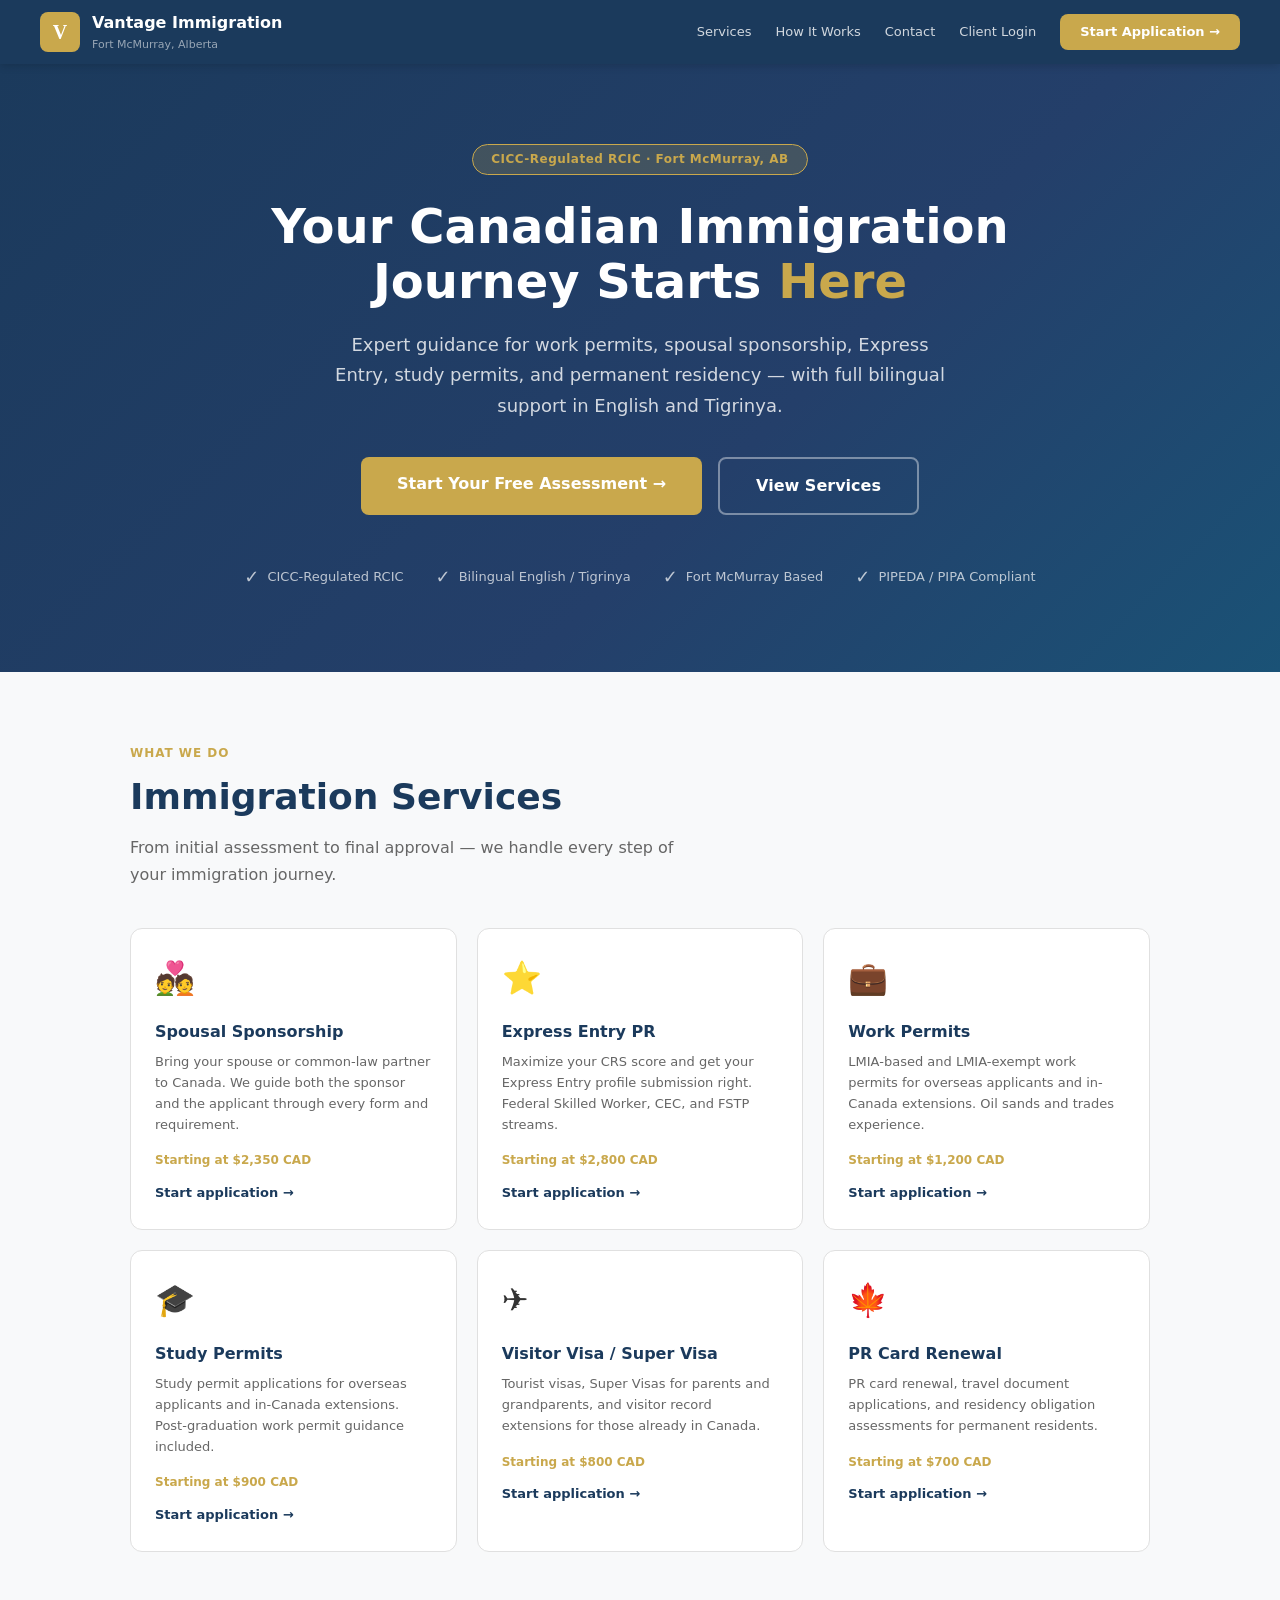
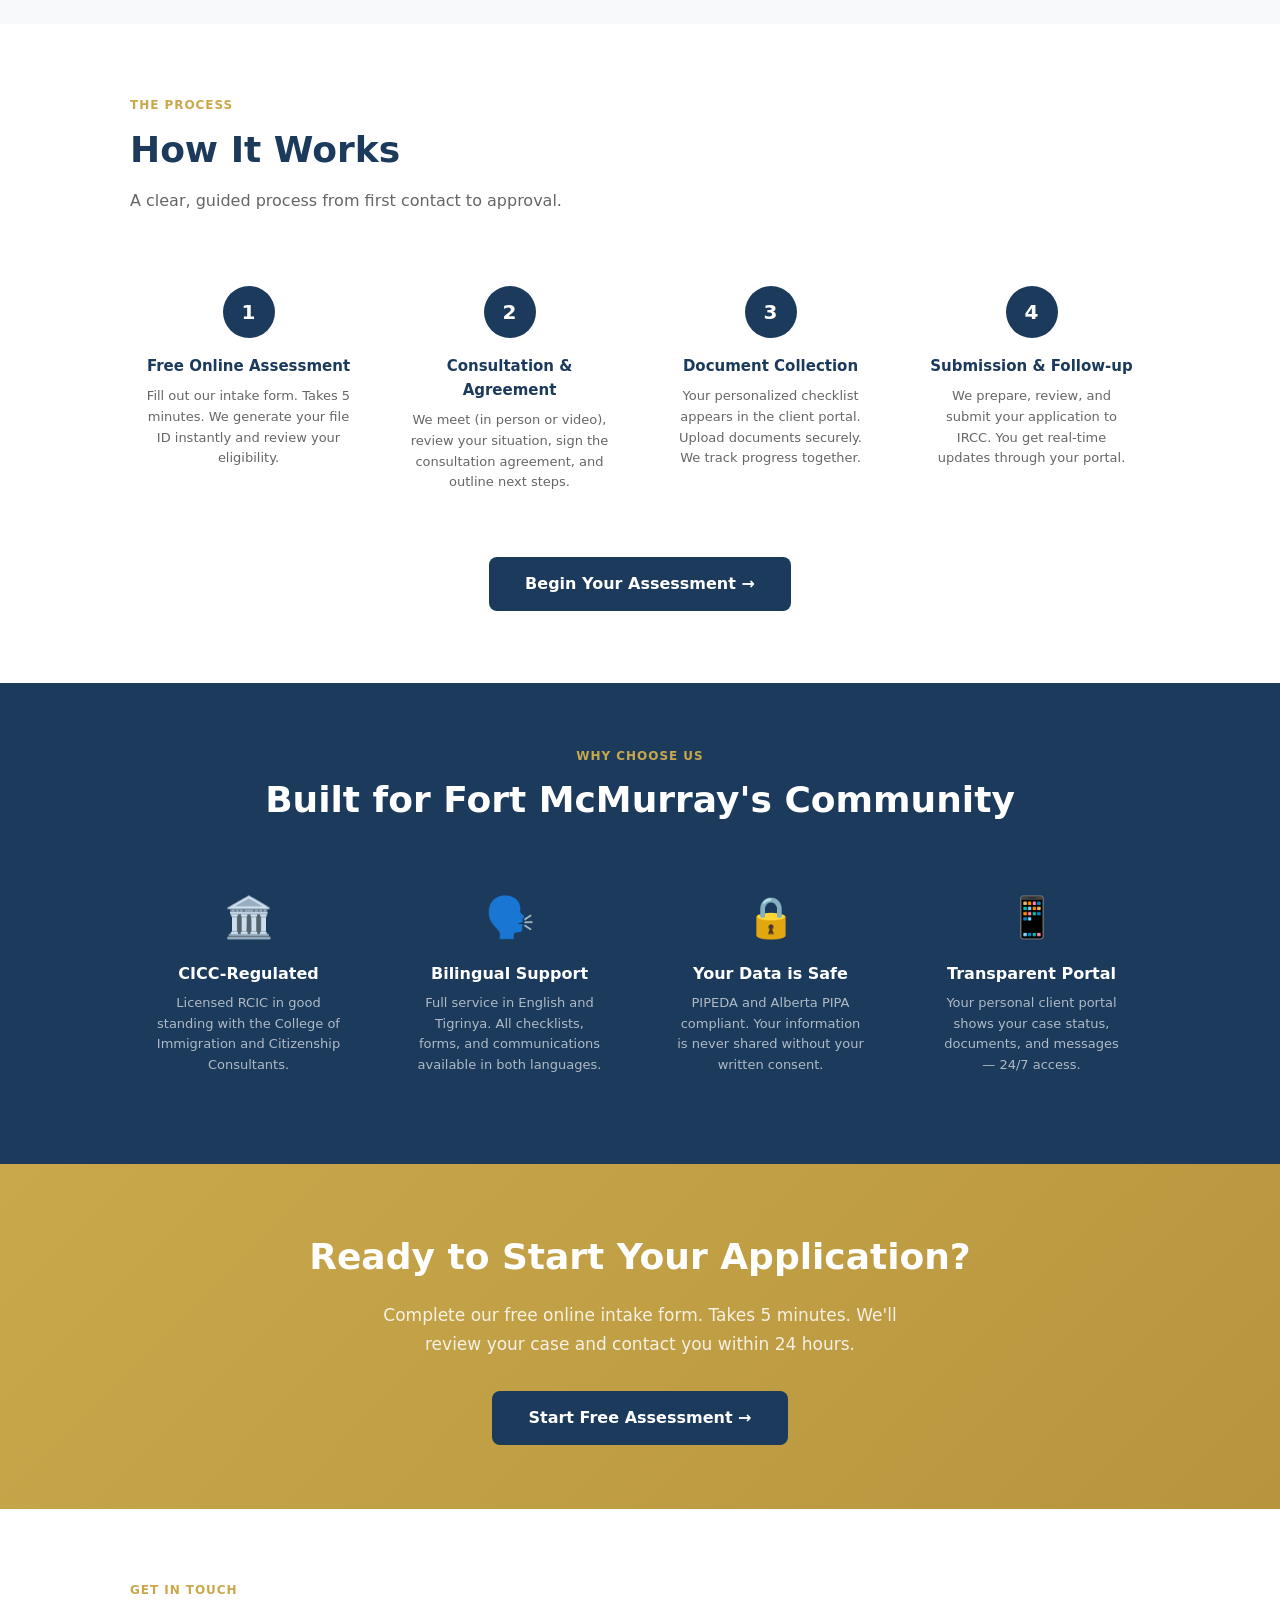
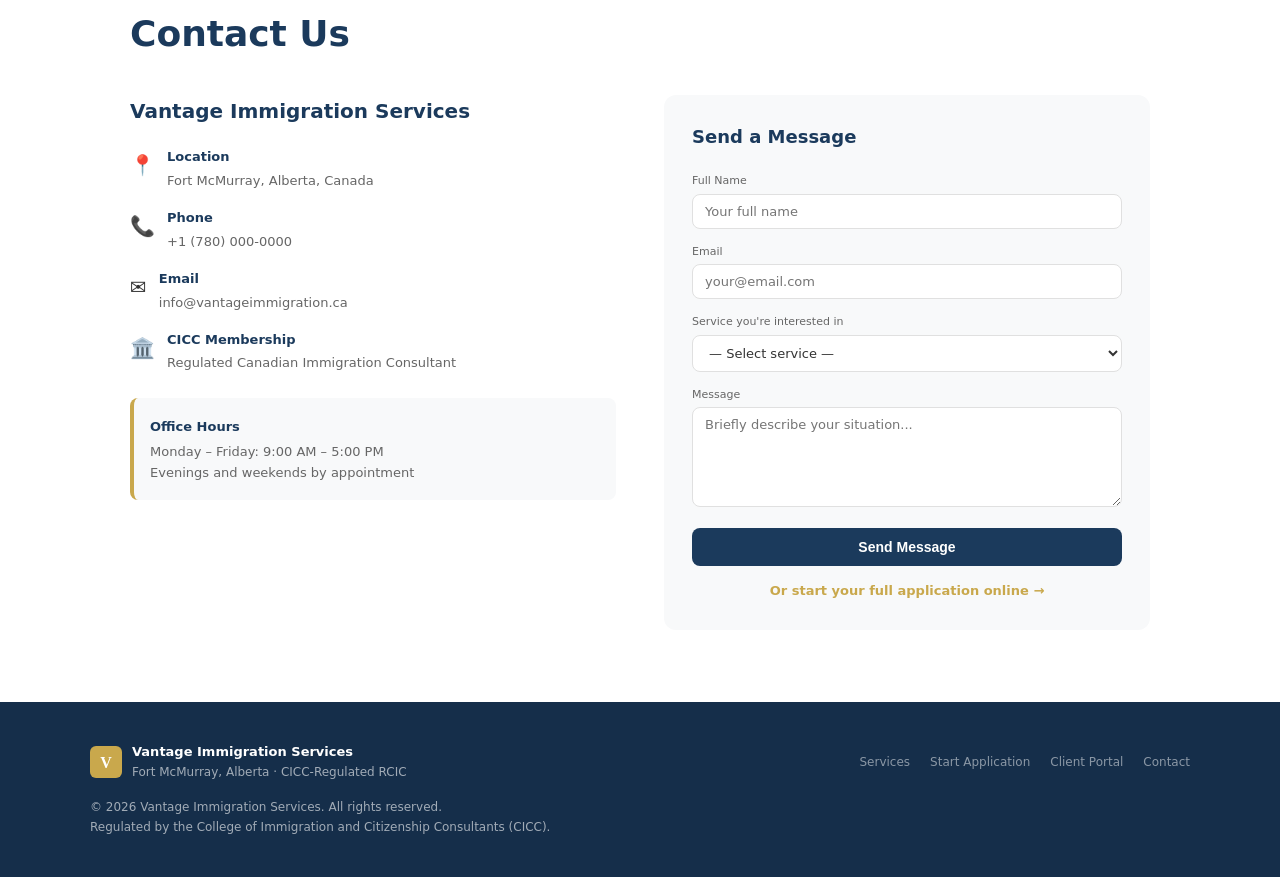
==== public/index.html @ b40b8f0e "Initial commit - Vantage Immigration Portal v2" ====
<!DOCTYPE html>
<html lang="en">
<head>
  <meta charset="UTF-8">
  <meta name="viewport" content="width=device-width, initial-scale=1">
  <title>Vantage Immigration Services — Fort McMurray, AB</title>
  <style>
    :root{--navy:#1B3A5C;--navy-d:#152e4a;--gold:#C9A84C;--gold-d:#b8953d;--white:#fff;--gray-50:#f8f9fa;--gray-100:#f2f2f2;--gray-600:#666;--gray-800:#333;--green:#1E8449;--green-bg:#EAF3DE;--red:#C0392B;--border:#e0e0e0;--radius:8px;--shadow:0 1px 4px rgba(0,0,0,.09);--font:'Segoe UI',system-ui,Arial,sans-serif}
    *{box-sizing:border-box;margin:0;padding:0}
    body{font-family:var(--font);color:var(--gray-800);background:var(--white);font-size:15px;line-height:1.6}
    a{color:inherit;text-decoration:none}

    /* NAV */
    nav{background:var(--navy);padding:0 40px;display:flex;align-items:center;justify-content:space-between;height:64px;position:sticky;top:0;z-index:100;box-shadow:0 2px 8px rgba(0,0,0,.15)}
    .nav-logo{display:flex;align-items:center;gap:12px}
    .nav-mark{width:40px;height:40px;background:var(--gold);border-radius:8px;display:flex;align-items:center;justify-content:center;font-size:20px;font-weight:700;font-family:Georgia,serif;color:var(--white)}
    .nav-name{color:var(--white);font-size:16px;font-weight:700}
    .nav-sub{color:rgba(255,255,255,.55);font-size:11px}
    .nav-links{display:flex;align-items:center;gap:24px}
    .nav-links a{color:rgba(255,255,255,.8);font-size:13px;font-weight:500;transition:.15s}
    .nav-links a:hover{color:var(--white)}
    .nav-cta{background:var(--gold);color:var(--white)!important;padding:8px 20px;border-radius:var(--radius);font-weight:600!important;font-size:13px!important}
    .nav-cta:hover{background:var(--gold-d)!important}

    /* HERO */
    .hero{background:linear-gradient(135deg,var(--navy) 0%,#243f6a 60%,#1a5276 100%);padding:80px 40px;text-align:center;color:var(--white)}
    .hero-badge{display:inline-block;background:rgba(201,168,76,.2);color:var(--gold);border:1px solid var(--gold);padding:5px 18px;border-radius:20px;font-size:12px;font-weight:600;letter-spacing:.04em;margin-bottom:24px}
    .hero h1{font-size:48px;font-weight:800;line-height:1.15;margin-bottom:20px;max-width:800px;margin-left:auto;margin-right:auto}
    .hero h1 span{color:var(--gold)}
    .hero p{font-size:18px;color:rgba(255,255,255,.8);max-width:620px;margin:0 auto 36px;line-height:1.7}
    .hero-ctas{display:flex;gap:16px;justify-content:center;flex-wrap:wrap}
    .btn-hero-primary{background:var(--gold);color:var(--white);padding:14px 36px;border-radius:var(--radius);font-size:16px;font-weight:700;border:none;cursor:pointer;transition:.15s;display:inline-block}
    .btn-hero-primary:hover{background:var(--gold-d);transform:translateY(-1px)}
    .btn-hero-outline{background:transparent;color:var(--white);padding:14px 36px;border-radius:var(--radius);font-size:16px;font-weight:600;border:2px solid rgba(255,255,255,.4);cursor:pointer;transition:.15s;display:inline-block}
    .btn-hero-outline:hover{border-color:var(--white);background:rgba(255,255,255,.05)}
    .hero-trust{display:flex;gap:32px;justify-content:center;margin-top:48px;flex-wrap:wrap}
    .hero-trust-item{display:flex;align-items:center;gap:8px;color:rgba(255,255,255,.7);font-size:13px}
    .hero-trust-item span:first-child{font-size:18px}

    /* SECTIONS */
    section{padding:72px 40px;max-width:1100px;margin:0 auto}
    .section-label{font-size:12px;font-weight:700;letter-spacing:.08em;text-transform:uppercase;color:var(--gold);margin-bottom:12px}
    .section-title{font-size:36px;font-weight:800;color:var(--navy);margin-bottom:16px;line-height:1.2}
    .section-sub{font-size:16px;color:var(--gray-600);max-width:560px;line-height:1.7}

    /* SERVICES */
    .services-section{background:var(--gray-50);padding:72px 0}
    .services-inner{max-width:1100px;margin:0 auto;padding:0 40px}
    .services-grid{display:grid;grid-template-columns:repeat(3,1fr);gap:20px;margin-top:40px}
    .service-card{background:var(--white);border:1px solid var(--border);border-radius:12px;padding:24px;transition:.2s;cursor:pointer}
    .service-card:hover{border-color:var(--navy);box-shadow:0 4px 20px rgba(27,58,92,.12);transform:translateY(-2px)}
    .service-icon{font-size:32px;margin-bottom:14px}
    .service-name{font-size:16px;font-weight:700;color:var(--navy);margin-bottom:8px}
    .service-desc{font-size:13px;color:var(--gray-600);line-height:1.6;margin-bottom:16px}
    .service-fee{font-size:12px;font-weight:600;color:var(--gold)}
    .service-link{display:inline-flex;align-items:center;gap:4px;color:var(--navy);font-size:13px;font-weight:600;margin-top:12px;border-bottom:2px solid transparent;transition:.15s}
    .service-link:hover{border-color:var(--gold);color:var(--gold)}

    /* HOW IT WORKS */
    .steps-grid{display:grid;grid-template-columns:repeat(4,1fr);gap:24px;margin-top:48px}
    .step-card{text-align:center;padding:24px 16px}
    .step-num{width:52px;height:52px;background:var(--navy);color:var(--white);border-radius:50%;display:flex;align-items:center;justify-content:center;font-size:20px;font-weight:800;margin:0 auto 16px}
    .step-title{font-size:15px;font-weight:700;color:var(--navy);margin-bottom:8px}
    .step-desc{font-size:13px;color:var(--gray-600);line-height:1.6}
    .step-arrow{display:flex;align-items:center;justify-content:center;font-size:28px;color:var(--gold);padding-top:24px}

    /* TRUST SIGNALS */
    .trust-section{background:var(--navy);padding:64px 0}
    .trust-inner{max-width:1100px;margin:0 auto;padding:0 40px}
    .trust-grid{display:grid;grid-template-columns:repeat(4,1fr);gap:24px;margin-top:40px}
    .trust-item{text-align:center;padding:24px}
    .trust-icon{font-size:40px;margin-bottom:12px}
    .trust-title{font-size:16px;font-weight:700;color:var(--white);margin-bottom:6px}
    .trust-desc{font-size:13px;color:rgba(255,255,255,.65);line-height:1.6}

    /* CTA BANNER */
    .cta-banner{background:linear-gradient(135deg,var(--gold) 0%,var(--gold-d) 100%);padding:64px 40px;text-align:center}
    .cta-banner h2{font-size:36px;font-weight:800;color:var(--white);margin-bottom:16px}
    .cta-banner p{font-size:17px;color:rgba(255,255,255,.85);max-width:560px;margin:0 auto 32px;line-height:1.7}

    /* CONTACT */
    .contact-grid{display:grid;grid-template-columns:1fr 1fr;gap:48px;margin-top:40px}
    .contact-info h3{font-size:20px;font-weight:700;color:var(--navy);margin-bottom:20px}
    .contact-detail{display:flex;align-items:flex-start;gap:12px;margin-bottom:16px}
    .contact-detail-icon{font-size:20px;flex-shrink:0;margin-top:2px}
    .contact-detail-text strong{display:block;font-size:13px;color:var(--navy);font-weight:600}
    .contact-detail-text span{font-size:13px;color:var(--gray-600)}
    .contact-form{background:var(--gray-50);border-radius:12px;padding:28px}
    .contact-form h3{font-size:18px;font-weight:700;color:var(--navy);margin-bottom:20px}
    .form-group{margin-bottom:14px}
    .form-group label{font-size:11px;color:var(--gray-600);display:block;margin-bottom:4px;font-weight:500}
    .form-group input,.form-group select,.form-group textarea{width:100%;padding:9px 12px;border:1px solid var(--border);border-radius:var(--radius);font-family:var(--font);font-size:13px;color:var(--gray-800);background:var(--white)}
    .form-group input:focus,.form-group select:focus,.form-group textarea:focus{outline:none;border-color:var(--navy)}
    .form-group textarea{min-height:100px;resize:vertical}

    /* FOOTER */
    footer{background:var(--navy-d,#152e4a);padding:40px;color:rgba(255,255,255,.6);font-size:12px}
    .footer-inner{max-width:1100px;margin:0 auto;display:flex;align-items:center;justify-content:space-between;flex-wrap:wrap;gap:16px}
    .footer-logo{display:flex;align-items:center;gap:10px}
    .footer-mark{width:32px;height:32px;background:var(--gold);border-radius:6px;display:flex;align-items:center;justify-content:center;font-size:16px;font-weight:700;font-family:Georgia,serif;color:var(--white)}
    .footer-name{color:var(--white);font-size:13px;font-weight:700}
    .footer-links{display:flex;gap:20px;flex-wrap:wrap}
    .footer-links a{color:rgba(255,255,255,.5);font-size:12px;transition:.15s}
    .footer-links a:hover{color:var(--white)}

    @media(max-width:900px){
      .services-grid{grid-template-columns:1fr 1fr}
      .steps-grid{grid-template-columns:1fr 1fr}
      .trust-grid{grid-template-columns:1fr 1fr}
      .contact-grid{grid-template-columns:1fr}
      .hero h1{font-size:36px}
    }
    @media(max-width:640px){
      nav{padding:0 20px}
      .nav-links{display:none}
      .hero{padding:60px 20px}
      .hero h1{font-size:28px}
      section{padding:48px 20px}
      .services-section,.trust-section,.cta-banner{padding:48px 0}
      .services-inner,.trust-inner{padding:0 20px}
      .services-grid,.steps-grid,.trust-grid{grid-template-columns:1fr}
      .cta-banner{padding:48px 20px}
      footer{padding:24px 20px}
    }
  </style>
</head>
<body>

<!-- NAVIGATION -->
<nav>
  <div class="nav-logo">
    <div class="nav-mark">V</div>
    <div>
      <div class="nav-name">Vantage Immigration</div>
      <div class="nav-sub">Fort McMurray, Alberta</div>
    </div>
  </div>
  <div class="nav-links">
    <a href="#services">Services</a>
    <a href="#how-it-works">How It Works</a>
    <a href="#contact">Contact</a>
    <a href="portal/dashboard.html">Client Login</a>
    <a href="intake.html" class="nav-cta">Start Application →</a>
  </div>
</nav>

<!-- HERO -->
<div class="hero">
  <div class="hero-badge">CICC-Regulated RCIC · Fort McMurray, AB</div>
  <h1>Your Canadian Immigration<br>Journey Starts <span>Here</span></h1>
  <p>Expert guidance for work permits, spousal sponsorship, Express Entry, study permits, and permanent residency — with full bilingual support in English and Tigrinya.</p>
  <div class="hero-ctas">
    <a href="intake.html" class="btn-hero-primary">Start Your Free Assessment →</a>
    <a href="#services" class="btn-hero-outline">View Services</a>
  </div>
  <div class="hero-trust">
    <div class="hero-trust-item"><span>✓</span> CICC-Regulated RCIC</div>
    <div class="hero-trust-item"><span>✓</span> Bilingual English / Tigrinya</div>
    <div class="hero-trust-item"><span>✓</span> Fort McMurray Based</div>
    <div class="hero-trust-item"><span>✓</span> PIPEDA / PIPA Compliant</div>
  </div>
</div>

<!-- SERVICES -->
<div class="services-section" id="services">
  <div class="services-inner">
    <div class="section-label">What We Do</div>
    <div class="section-title">Immigration Services</div>
    <div class="section-sub">From initial assessment to final approval — we handle every step of your immigration journey.</div>
    <div class="services-grid">
      <div class="service-card" onclick="location.href='intake.html?type=spousal_spouses'">
        <div class="service-icon">💑</div>
        <div class="service-name">Spousal Sponsorship</div>
        <div class="service-desc">Bring your spouse or common-law partner to Canada. We guide both the sponsor and the applicant through every form and requirement.</div>
        <div class="service-fee">Starting at $2,350 CAD</div>
        <div class="service-link">Start application →</div>
      </div>
      <div class="service-card" onclick="location.href='intake.html?type=express_entry'">
        <div class="service-icon">⭐</div>
        <div class="service-name">Express Entry PR</div>
        <div class="service-desc">Maximize your CRS score and get your Express Entry profile submission right. Federal Skilled Worker, CEC, and FSTP streams.</div>
        <div class="service-fee">Starting at $2,800 CAD</div>
        <div class="service-link">Start application →</div>
      </div>
      <div class="service-card" onclick="location.href='intake.html?type=work_permit_overseas'">
        <div class="service-icon">💼</div>
        <div class="service-name">Work Permits</div>
        <div class="service-desc">LMIA-based and LMIA-exempt work permits for overseas applicants and in-Canada extensions. Oil sands and trades experience.</div>
        <div class="service-fee">Starting at $1,200 CAD</div>
        <div class="service-link">Start application →</div>
      </div>
      <div class="service-card" onclick="location.href='intake.html?type=study_permit_overseas'">
        <div class="service-icon">🎓</div>
        <div class="service-name">Study Permits</div>
        <div class="service-desc">Study permit applications for overseas applicants and in-Canada extensions. Post-graduation work permit guidance included.</div>
        <div class="service-fee">Starting at $900 CAD</div>
        <div class="service-link">Start application →</div>
      </div>
      <div class="service-card" onclick="location.href='intake.html?type=trv_supervisa'">
        <div class="service-icon">✈️</div>
        <div class="service-name">Visitor Visa / Super Visa</div>
        <div class="service-desc">Tourist visas, Super Visas for parents and grandparents, and visitor record extensions for those already in Canada.</div>
        <div class="service-fee">Starting at $800 CAD</div>
        <div class="service-link">Start application →</div>
      </div>
      <div class="service-card" onclick="location.href='intake.html?type=pr_card_renewal'">
        <div class="service-icon">🍁</div>
        <div class="service-name">PR Card Renewal</div>
        <div class="service-desc">PR card renewal, travel document applications, and residency obligation assessments for permanent residents.</div>
        <div class="service-fee">Starting at $700 CAD</div>
        <div class="service-link">Start application →</div>
      </div>
    </div>
  </div>
</div>

<!-- HOW IT WORKS -->
<section id="how-it-works">
  <div class="section-label">The Process</div>
  <div class="section-title">How It Works</div>
  <div class="section-sub">A clear, guided process from first contact to approval.</div>
  <div class="steps-grid">
    <div class="step-card">
      <div class="step-num">1</div>
      <div class="step-title">Free Online Assessment</div>
      <div class="step-desc">Fill out our intake form. Takes 5 minutes. We generate your file ID instantly and review your eligibility.</div>
    </div>
    <div class="step-card">
      <div class="step-num">2</div>
      <div class="step-title">Consultation &amp; Agreement</div>
      <div class="step-desc">We meet (in person or video), review your situation, sign the consultation agreement, and outline next steps.</div>
    </div>
    <div class="step-card">
      <div class="step-num">3</div>
      <div class="step-title">Document Collection</div>
      <div class="step-desc">Your personalized checklist appears in the client portal. Upload documents securely. We track progress together.</div>
    </div>
    <div class="step-card">
      <div class="step-num">4</div>
      <div class="step-title">Submission &amp; Follow-up</div>
      <div class="step-desc">We prepare, review, and submit your application to IRCC. You get real-time updates through your portal.</div>
    </div>
  </div>
  <div style="text-align:center;margin-top:40px">
    <a href="intake.html" class="btn-hero-primary" style="display:inline-block;background:var(--navy);padding:14px 36px;border-radius:8px;color:white;font-size:16px;font-weight:700">Begin Your Assessment →</a>
  </div>
</section>

<!-- TRUST SIGNALS -->
<div class="trust-section">
  <div class="trust-inner">
    <div style="text-align:center;color:var(--white)">
      <div class="section-label" style="color:var(--gold)">Why Choose Us</div>
      <div class="section-title" style="color:var(--white);margin:0 auto">Built for Fort McMurray's Community</div>
    </div>
    <div class="trust-grid">
      <div class="trust-item">
        <div class="trust-icon">🏛️</div>
        <div class="trust-title">CICC-Regulated</div>
        <div class="trust-desc">Licensed RCIC in good standing with the College of Immigration and Citizenship Consultants.</div>
      </div>
      <div class="trust-item">
        <div class="trust-icon">🗣️</div>
        <div class="trust-title">Bilingual Support</div>
        <div class="trust-desc">Full service in English and Tigrinya. All checklists, forms, and communications available in both languages.</div>
      </div>
      <div class="trust-item">
        <div class="trust-icon">🔒</div>
        <div class="trust-title">Your Data is Safe</div>
        <div class="trust-desc">PIPEDA and Alberta PIPA compliant. Your information is never shared without your written consent.</div>
      </div>
      <div class="trust-item">
        <div class="trust-icon">📱</div>
        <div class="trust-title">Transparent Portal</div>
        <div class="trust-desc">Your personal client portal shows your case status, documents, and messages — 24/7 access.</div>
      </div>
    </div>
  </div>
</div>

<!-- CTA BANNER -->
<div class="cta-banner">
  <h2>Ready to Start Your Application?</h2>
  <p>Complete our free online intake form. Takes 5 minutes. We'll review your case and contact you within 24 hours.</p>
  <a href="intake.html" class="btn-hero-primary" style="display:inline-block;background:var(--navy);color:white;padding:14px 36px;border-radius:8px;font-size:16px;font-weight:700">Start Free Assessment →</a>
</div>

<!-- CONTACT -->
<section id="contact">
  <div class="section-label">Get In Touch</div>
  <div class="section-title">Contact Us</div>
  <div class="contact-grid">
    <div class="contact-info">
      <h3>Vantage Immigration Services</h3>
      <div class="contact-detail">
        <div class="contact-detail-icon">📍</div>
        <div class="contact-detail-text">
          <strong>Location</strong>
          <span>Fort McMurray, Alberta, Canada</span>
        </div>
      </div>
      <div class="contact-detail">
        <div class="contact-detail-icon">📞</div>
        <div class="contact-detail-text">
          <strong>Phone</strong>
          <span>+1 (780) 000-0000</span>
        </div>
      </div>
      <div class="contact-detail">
        <div class="contact-detail-icon">✉️</div>
        <div class="contact-detail-text">
          <strong>Email</strong>
          <span>info@vantageimmigration.ca</span>
        </div>
      </div>
      <div class="contact-detail">
        <div class="contact-detail-icon">🏛️</div>
        <div class="contact-detail-text">
          <strong>CICC Membership</strong>
          <span>Regulated Canadian Immigration Consultant</span>
        </div>
      </div>
      <div style="margin-top:24px;padding:16px;background:var(--gray-50);border-radius:8px;border-left:4px solid var(--gold)">
        <strong style="font-size:13px;color:var(--navy)">Office Hours</strong>
        <div style="font-size:13px;color:var(--gray-600);margin-top:4px">Monday – Friday: 9:00 AM – 5:00 PM<br>Evenings and weekends by appointment</div>
      </div>
    </div>
    <div class="contact-form">
      <h3>Send a Message</h3>
      <div class="form-group">
        <label>Full Name</label>
        <input type="text" placeholder="Your full name">
      </div>
      <div class="form-group">
        <label>Email</label>
        <input type="email" placeholder="your@email.com">
      </div>
      <div class="form-group">
        <label>Service you're interested in</label>
        <select>
          <option value="">— Select service —</option>
          <option>Spousal Sponsorship</option>
          <option>Express Entry</option>
          <option>Work Permit</option>
          <option>Study Permit</option>
          <option>Visitor Visa / Super Visa</option>
          <option>PR Card Renewal</option>
          <option>Other</option>
        </select>
      </div>
      <div class="form-group">
        <label>Message</label>
        <textarea placeholder="Briefly describe your situation..."></textarea>
      </div>
      <button onclick="alert('Thank you! We will contact you within 24 hours.\n\nFor a full assessment, use the Start Application button.')" style="width:100%;background:var(--navy);color:white;padding:11px;border:none;border-radius:8px;font-size:14px;font-weight:600;cursor:pointer">Send Message</button>
      <div style="text-align:center;margin-top:12px">
        <a href="intake.html" style="color:var(--gold);font-size:13px;font-weight:600">Or start your full application online →</a>
      </div>
    </div>
  </div>
</section>

<!-- FOOTER -->
<footer>
  <div class="footer-inner">
    <div class="footer-logo">
      <div class="footer-mark">V</div>
      <div>
        <div class="footer-name">Vantage Immigration Services</div>
        <div>Fort McMurray, Alberta · CICC-Regulated RCIC</div>
      </div>
    </div>
    <div class="footer-links">
      <a href="#services">Services</a>
      <a href="intake.html">Start Application</a>
      <a href="portal/dashboard.html">Client Portal</a>
      <a href="#contact">Contact</a>
    </div>
    <div>© 2026 Vantage Immigration Services. All rights reserved.<br>Regulated by the College of Immigration and Citizenship Consultants (CICC).</div>
  </div>
</footer>

</body>
</html>
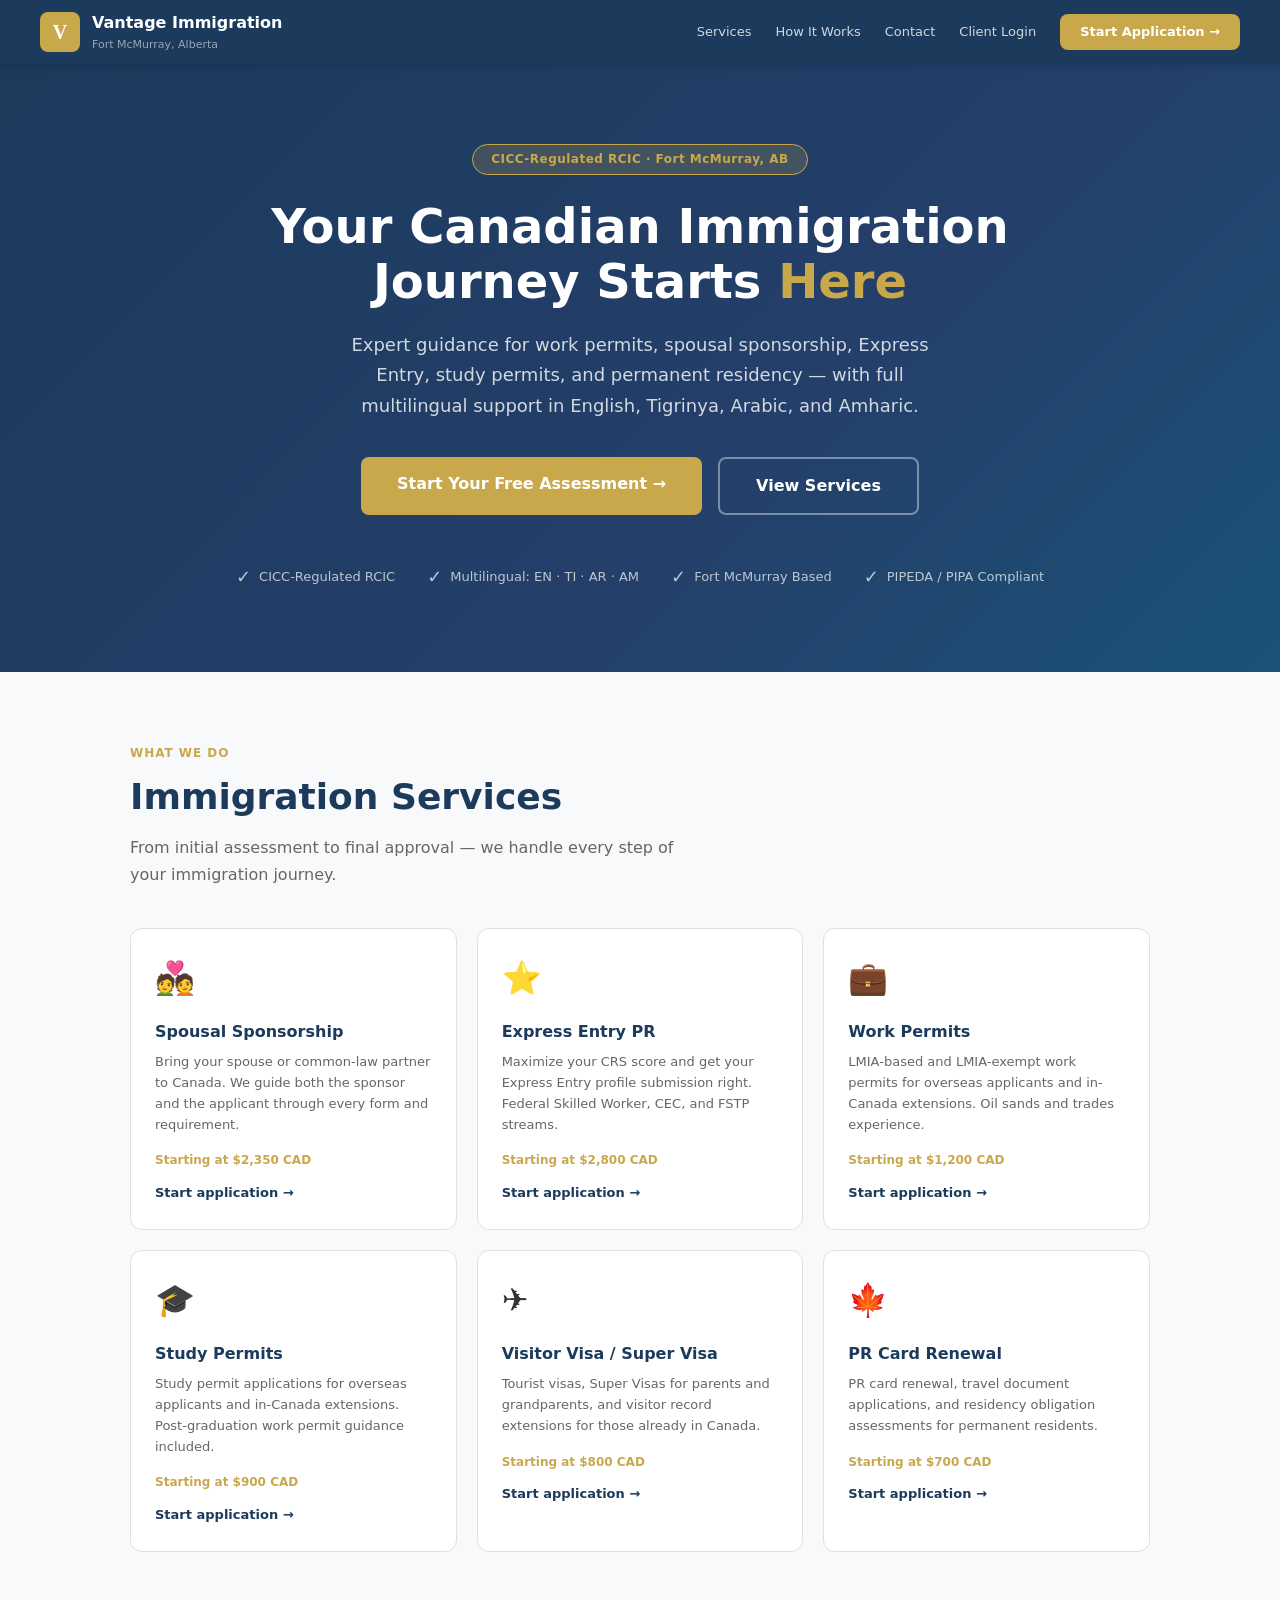
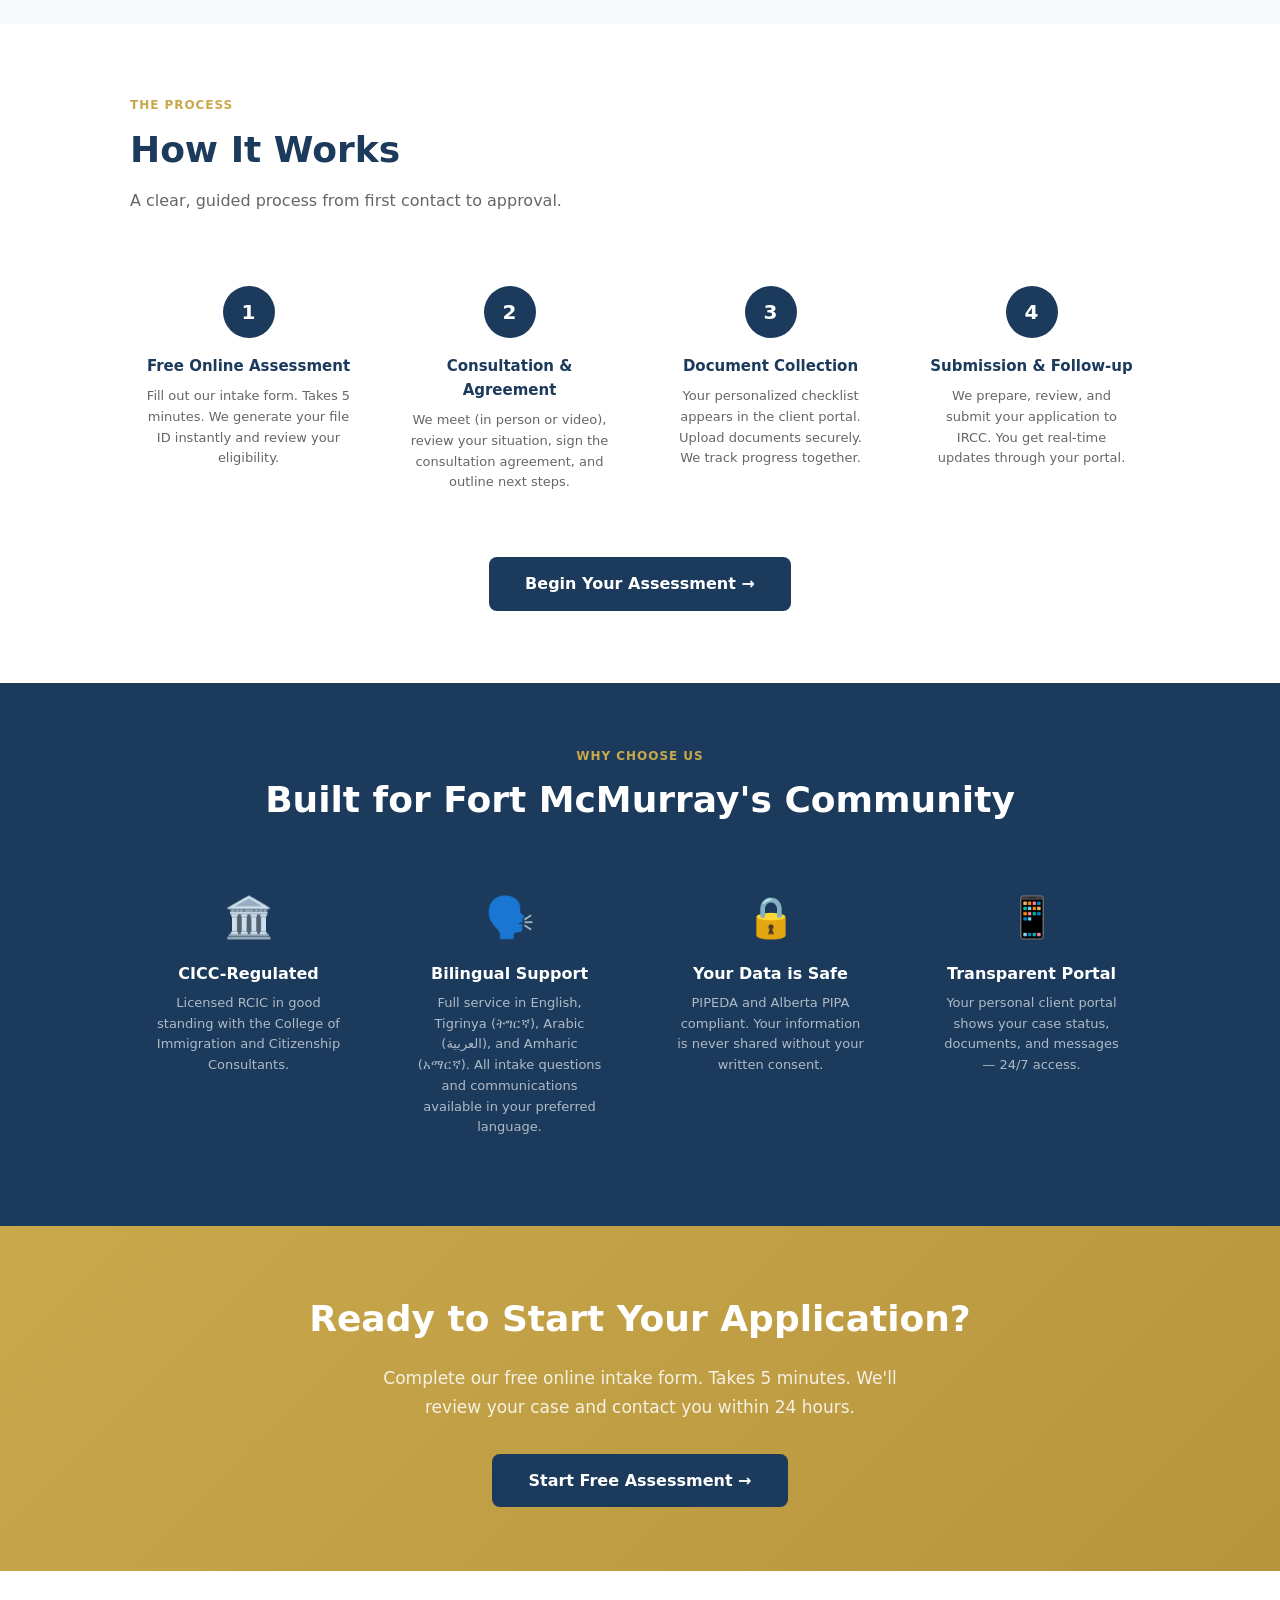
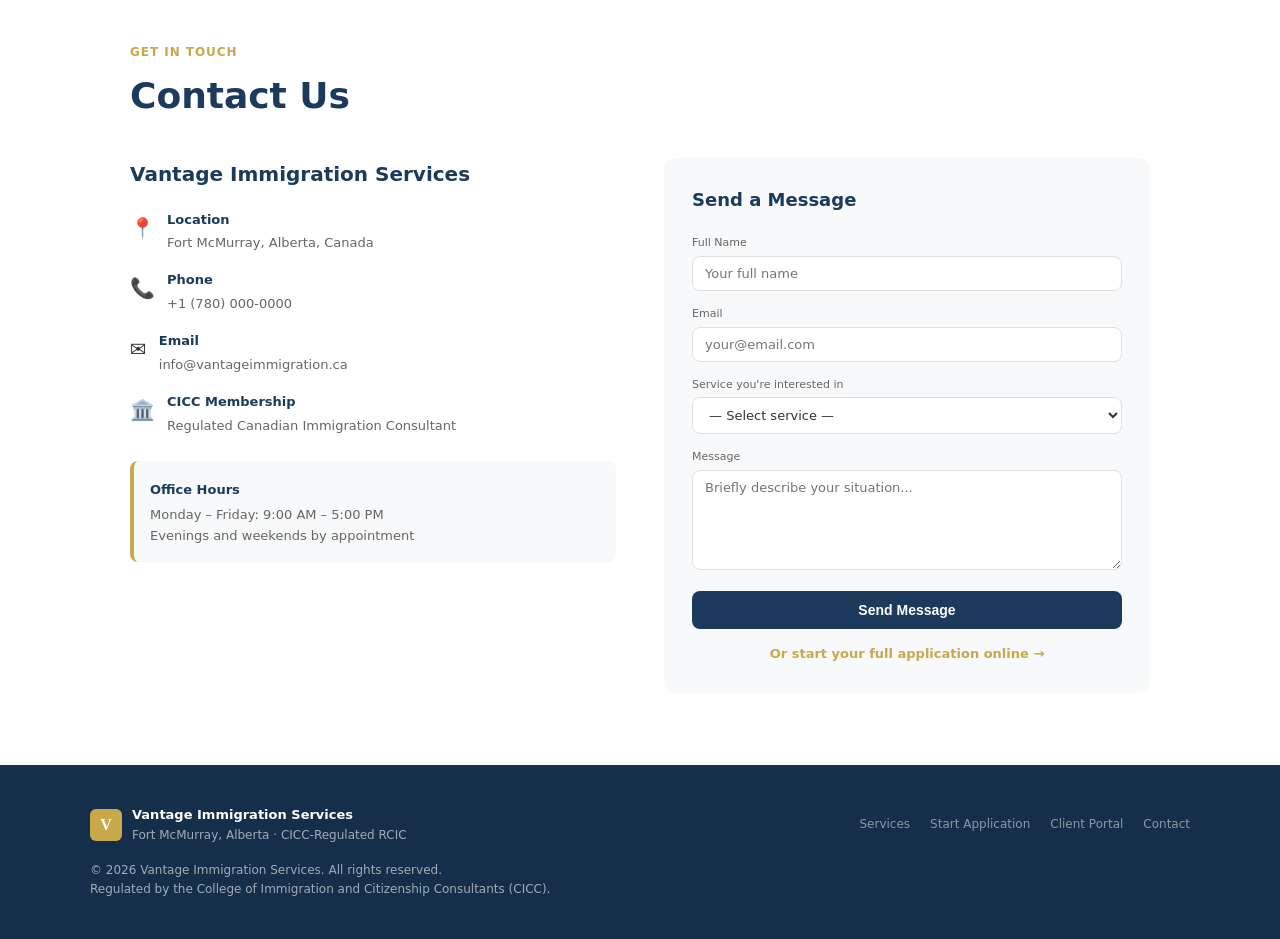
==== commit c3d18918: "Fix View Agreement, add multilingual (EN/TI/AR/AM), AI assistant, IRCC redirect after signing" ====
--- a/public/index.html
+++ b/public/index.html
@@ -148,14 +148,14 @@
 <div class="hero">
   <div class="hero-badge">CICC-Regulated RCIC · Fort McMurray, AB</div>
   <h1>Your Canadian Immigration<br>Journey Starts <span>Here</span></h1>
-  <p>Expert guidance for work permits, spousal sponsorship, Express Entry, study permits, and permanent residency — with full bilingual support in English and Tigrinya.</p>
+  <p>Expert guidance for work permits, spousal sponsorship, Express Entry, study permits, and permanent residency — with full multilingual support in English, Tigrinya, Arabic, and Amharic.</p>
   <div class="hero-ctas">
     <a href="intake.html" class="btn-hero-primary">Start Your Free Assessment →</a>
     <a href="#services" class="btn-hero-outline">View Services</a>
   </div>
   <div class="hero-trust">
     <div class="hero-trust-item"><span>✓</span> CICC-Regulated RCIC</div>
-    <div class="hero-trust-item"><span>✓</span> Bilingual English / Tigrinya</div>
+    <div class="hero-trust-item"><span>✓</span> Multilingual: EN · TI · AR · AM</div>
     <div class="hero-trust-item"><span>✓</span> Fort McMurray Based</div>
     <div class="hero-trust-item"><span>✓</span> PIPEDA / PIPA Compliant</div>
   </div>
@@ -262,7 +262,7 @@
       <div class="trust-item">
         <div class="trust-icon">🗣️</div>
         <div class="trust-title">Bilingual Support</div>
-        <div class="trust-desc">Full service in English and Tigrinya. All checklists, forms, and communications available in both languages.</div>
+        <div class="trust-desc">Full service in English, Tigrinya (ትግርኛ), Arabic (العربية), and Amharic (አማርኛ). All intake questions and communications available in your preferred language.</div>
       </div>
       <div class="trust-item">
         <div class="trust-icon">🔒</div>
